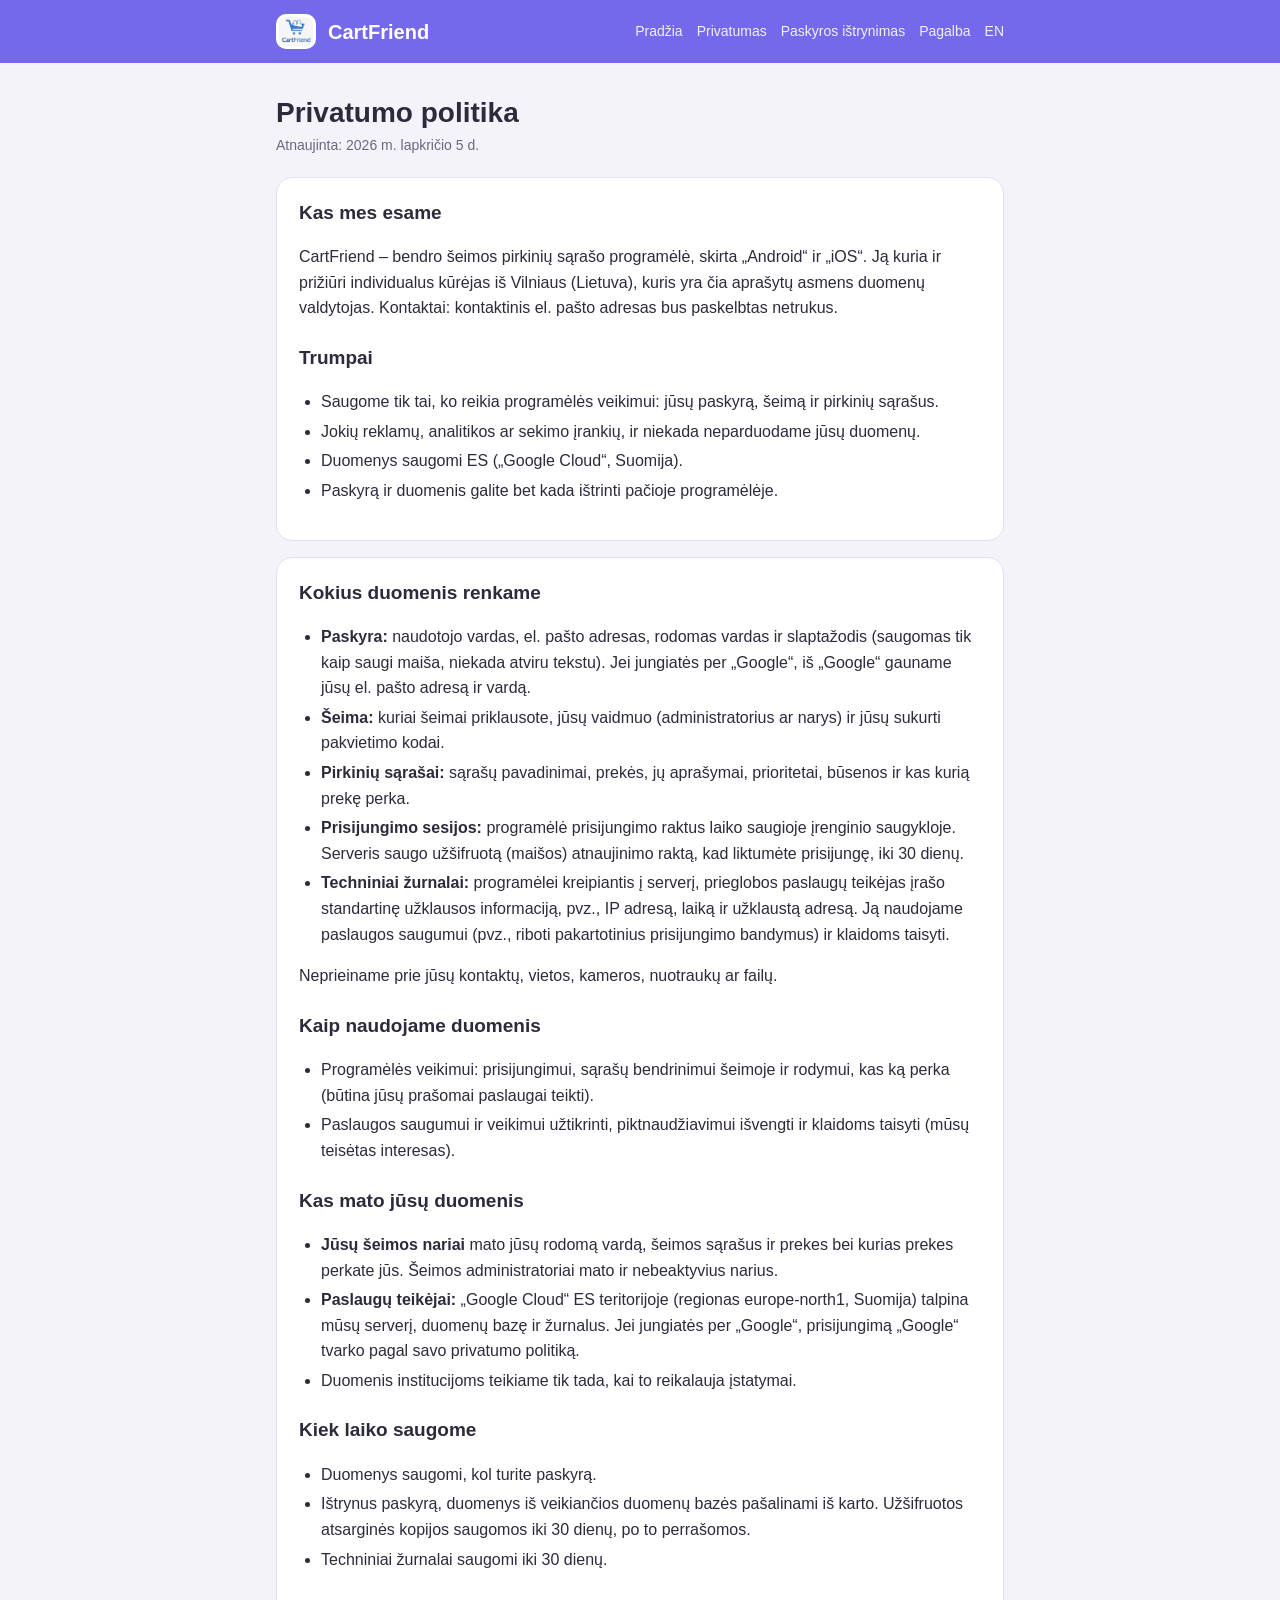
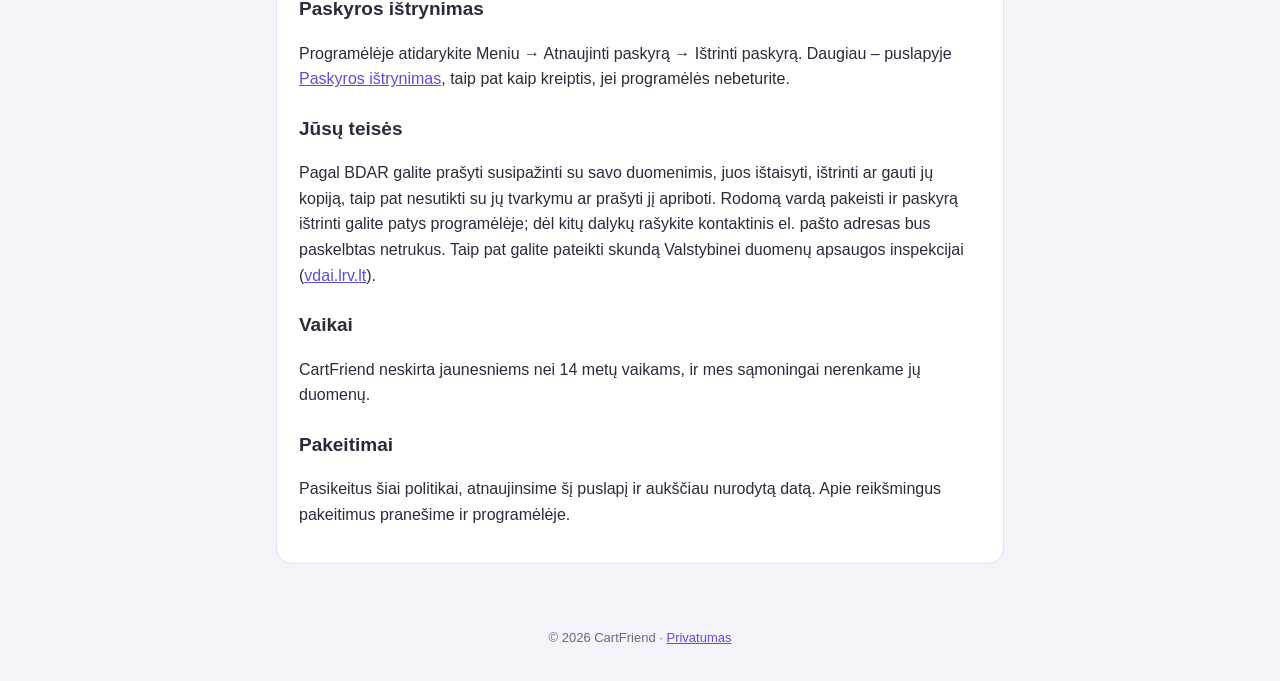
==== lt/privacy.html @ 45f95de1 "Privacy policy, account deletion and support pages (EN + LT) Co-Authored-By: Claude Opus 5.5 <norepl" ====
<!doctype html>
<html lang="lt">
<head>
<meta charset="utf-8">
<meta name="viewport" content="width=device-width, initial-scale=1">
<title>Privatumo politika · CartFriend</title>
<link rel="stylesheet" href="../assets/style.css">
</head>
<body>
<header><div class="wrap"><img data-logo alt=""><a class="name" href="index.html">CartFriend</a><nav><a href="index.html">Pradžia</a><a href="privacy.html">Privatumas</a><a href="delete-account.html">Paskyros ištrynimas</a><a href="support.html">Pagalba</a><a href="../privacy.html" hreflang="en" lang="en">EN</a></nav></div></header>
<main><div class="wrap">
<h1>Privatumo politika</h1>
<p class="updated">Atnaujinta: 2026 m. lapkričio 5 d.</p>
<div class="card">
<h2>Kas mes esame</h2>
<p>CartFriend – bendro šeimos pirkinių sąrašo programėlė, skirta „Android“ ir „iOS“. Ją kuria ir prižiūri <span data-owner></span> iš Vilniaus (Lietuva), kuris yra čia aprašytų asmens duomenų valdytojas. Kontaktai: <span data-email></span>.</p>
<h2>Trumpai</h2>
<ul>
<li>Saugome tik tai, ko reikia programėlės veikimui: jūsų paskyrą, šeimą ir pirkinių sąrašus.</li>
<li>Jokių reklamų, analitikos ar sekimo įrankių, ir niekada neparduodame jūsų duomenų.</li>
<li>Duomenys saugomi ES („Google Cloud“, Suomija).</li>
<li>Paskyrą ir duomenis galite bet kada ištrinti pačioje programėlėje.</li>
</ul>
</div>
<div class="card">
<h2>Kokius duomenis renkame</h2>
<ul>
<li><strong>Paskyra:</strong> naudotojo vardas, el. pašto adresas, rodomas vardas ir slaptažodis (saugomas tik kaip saugi maiša, niekada atviru tekstu). Jei jungiatės per „Google“, iš „Google“ gauname jūsų el. pašto adresą ir vardą.</li>
<li><strong>Šeima:</strong> kuriai šeimai priklausote, jūsų vaidmuo (administratorius ar narys) ir jūsų sukurti pakvietimo kodai.</li>
<li><strong>Pirkinių sąrašai:</strong> sąrašų pavadinimai, prekės, jų aprašymai, prioritetai, būsenos ir kas kurią prekę perka.</li>
<li><strong>Prisijungimo sesijos:</strong> programėlė prisijungimo raktus laiko saugioje įrenginio saugykloje. Serveris saugo užšifruotą (maišos) atnaujinimo raktą, kad liktumėte prisijungę, iki 30 dienų.</li>
<li><strong>Techniniai žurnalai:</strong> programėlei kreipiantis į serverį, prieglobos paslaugų teikėjas įrašo standartinę užklausos informaciją, pvz., IP adresą, laiką ir užklaustą adresą. Ją naudojame paslaugos saugumui (pvz., riboti pakartotinius prisijungimo bandymus) ir klaidoms taisyti.</li>
</ul>
<p>Neprieiname prie jūsų kontaktų, vietos, kameros, nuotraukų ar failų.</p>
<h2>Kaip naudojame duomenis</h2>
<ul>
<li>Programėlės veikimui: prisijungimui, sąrašų bendrinimui šeimoje ir rodymui, kas ką perka (būtina jūsų prašomai paslaugai teikti).</li>
<li>Paslaugos saugumui ir veikimui užtikrinti, piktnaudžiavimui išvengti ir klaidoms taisyti (mūsų teisėtas interesas).</li>
</ul>
<h2>Kas mato jūsų duomenis</h2>
<ul>
<li><strong>Jūsų šeimos nariai</strong> mato jūsų rodomą vardą, šeimos sąrašus ir prekes bei kurias prekes perkate jūs. Šeimos administratoriai mato ir nebeaktyvius narius.</li>
<li><strong>Paslaugų teikėjai:</strong> „Google Cloud“ ES teritorijoje (regionas europe-north1, Suomija) talpina mūsų serverį, duomenų bazę ir žurnalus. Jei jungiatės per „Google“, prisijungimą „Google“ tvarko pagal savo privatumo politiką.</li>
<li>Duomenis institucijoms teikiame tik tada, kai to reikalauja įstatymai.</li>
</ul>
<h2>Kiek laiko saugome</h2>
<ul>
<li>Duomenys saugomi, kol turite paskyrą.</li>
<li>Ištrynus paskyrą, duomenys iš veikiančios duomenų bazės pašalinami iš karto. Užšifruotos atsarginės kopijos saugomos iki 30 dienų, po to perrašomos.</li>
<li>Techniniai žurnalai saugomi iki 30 dienų.</li>
</ul>
<h2>Paskyros ištrynimas</h2>
<p>Programėlėje atidarykite Meniu → Atnaujinti paskyrą → Ištrinti paskyrą. Daugiau – puslapyje <a href="delete-account.html">Paskyros ištrynimas</a>, taip pat kaip kreiptis, jei programėlės nebeturite.</p>
<h2>Jūsų teisės</h2>
<p>Pagal BDAR galite prašyti susipažinti su savo duomenimis, juos ištaisyti, ištrinti ar gauti jų kopiją, taip pat nesutikti su jų tvarkymu ar prašyti jį apriboti. Rodomą vardą pakeisti ir paskyrą ištrinti galite patys programėlėje; dėl kitų dalykų rašykite <span data-email></span>. Taip pat galite pateikti skundą Valstybinei duomenų apsaugos inspekcijai (<a href="https://vdai.lrv.lt/">vdai.lrv.lt</a>).</p>
<h2>Vaikai</h2>
<p>CartFriend neskirta jaunesniems nei 14 metų vaikams, ir mes sąmoningai nerenkame jų duomenų.</p>
<h2>Pakeitimai</h2>
<p>Pasikeitus šiai politikai, atnaujinsime šį puslapį ir aukščiau nurodytą datą. Apie reikšmingus pakeitimus pranešime ir programėlėje.</p>
</div>
</div></main>
<footer>© 2026 CartFriend · <a href="privacy.html">Privatumas</a></footer>
<script src="../assets/site.js"></script>
</body>
</html>
---- assets/style.css ----
:root{--brand:#7469EA;--brand-dark:#5a4fd6;--bg:#F4F3FA;--card:#ffffff;--text:#2D2A3B;--muted:#6b6880;--line:#e3e0f0}
@media (prefers-color-scheme:dark){:root{--bg:#16151d;--card:#211f2b;--text:#ecebf3;--muted:#a7a4b8;--line:#33303f;--brand:#9a92f2;--brand-dark:#b3adf6}}
*{box-sizing:border-box}
body{margin:0;background:var(--bg);color:var(--text);font:16px/1.6 -apple-system,BlinkMacSystemFont,"Segoe UI",Roboto,Helvetica,Arial,sans-serif}
a{color:var(--brand-dark)}
header{background:var(--brand);color:#fff}
header .wrap{display:flex;align-items:center;gap:12px;padding:14px 16px}
header img{width:40px;height:auto;background:#fff;border-radius:10px;padding:3px}
header .name{font-weight:700;font-size:20px;color:#fff;text-decoration:none}
header nav{margin-left:auto;display:flex;gap:14px;flex-wrap:wrap;font-size:14px}
header nav a{color:#fff;text-decoration:none;opacity:.9}
header nav a:hover{opacity:1;text-decoration:underline}
.wrap{max-width:760px;margin:0 auto}
main .wrap{padding:24px 16px 48px}
.card{background:var(--card);border:1px solid var(--line);border-radius:16px;padding:20px 22px;margin:0 0 16px}
h1{font-size:28px;line-height:1.25;margin:8px 0 4px}
h2{font-size:19px;margin:22px 0 6px}
.card h2:first-child{margin-top:0}
.updated{color:var(--muted);font-size:14px;margin:0 0 20px}
ul{padding-left:22px}
li{margin:4px 0}
.hero{text-align:center;padding:24px 0 8px}
.hero img{width:120px;height:auto}
.links{display:grid;grid-template-columns:repeat(auto-fit,minmax(200px,1fr));gap:12px}
.links a{display:block;background:var(--card);border:1px solid var(--line);border-radius:14px;padding:16px;text-decoration:none;color:var(--text)}
.links a strong{display:block;color:var(--brand-dark)}
.links a span{color:var(--muted);font-size:14px}
footer{color:var(--muted);font-size:13px;text-align:center;padding:0 16px 32px}
.steps li{margin:8px 0}
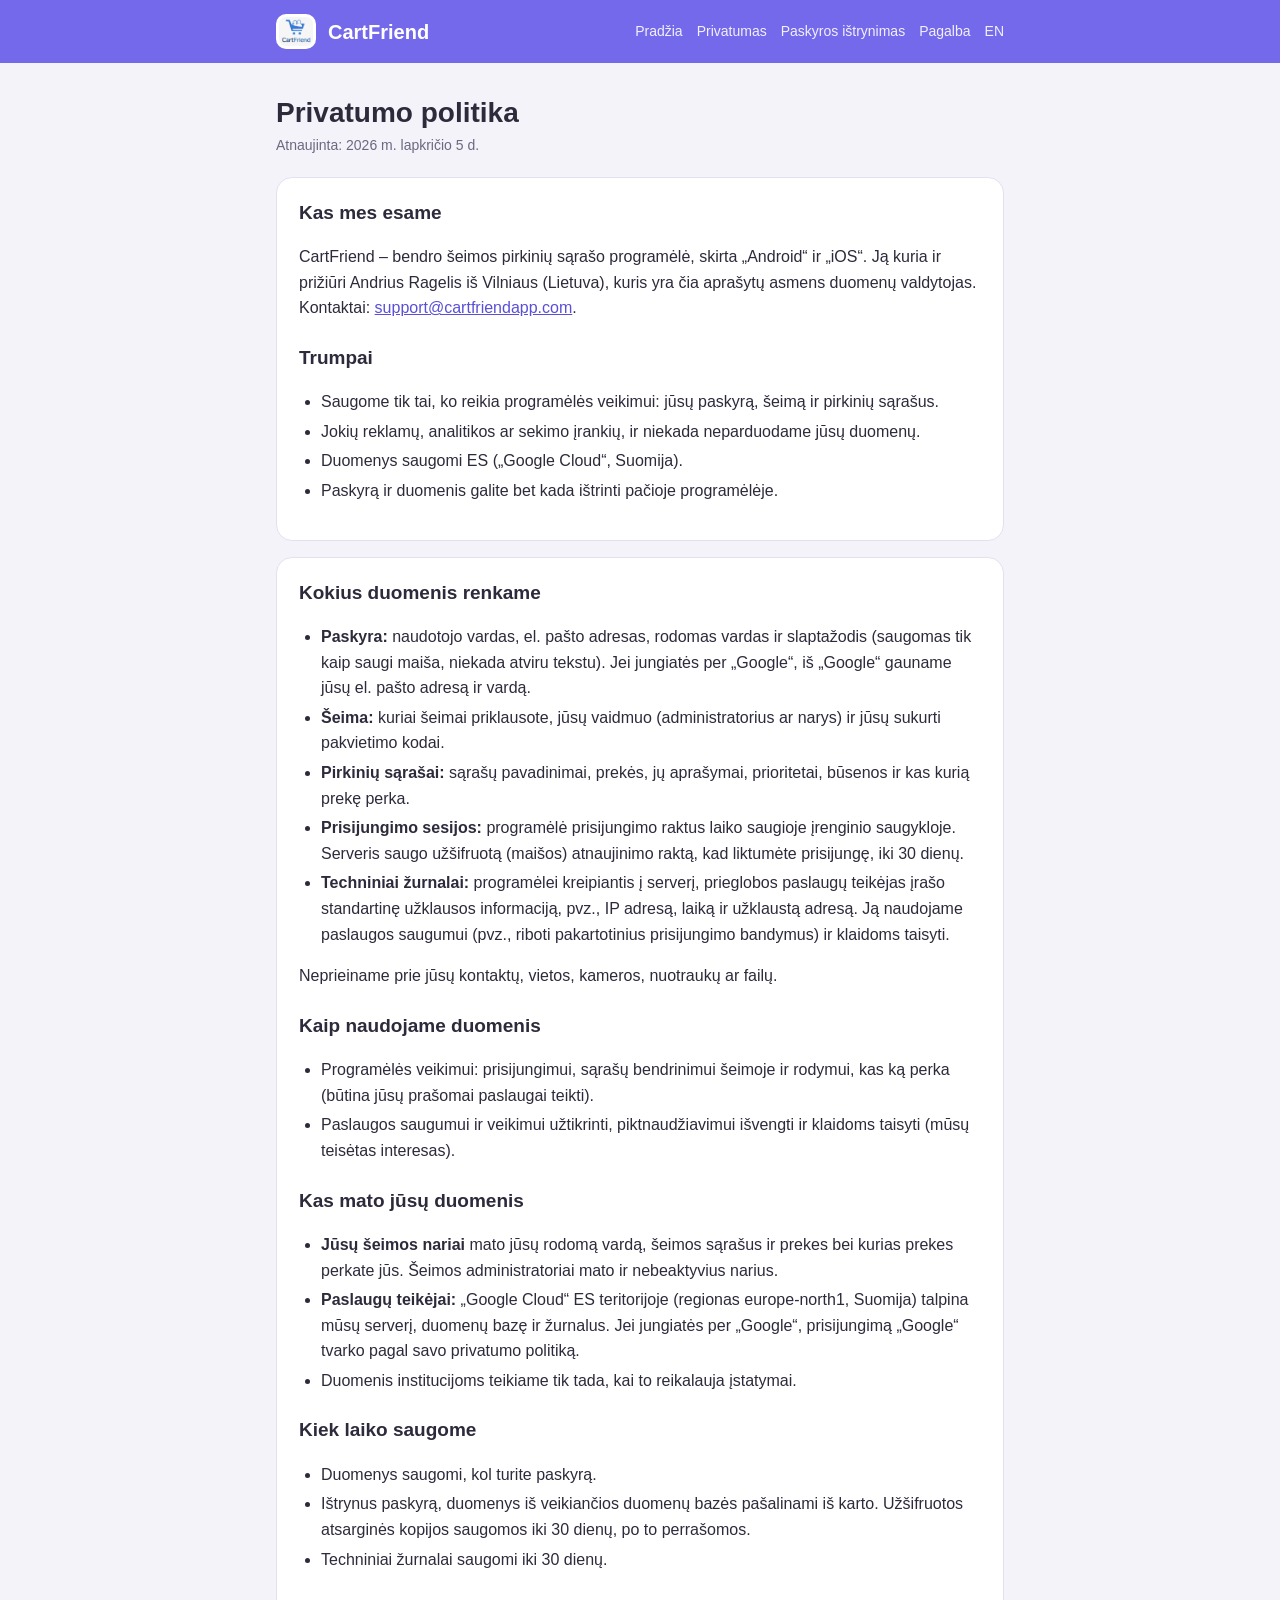
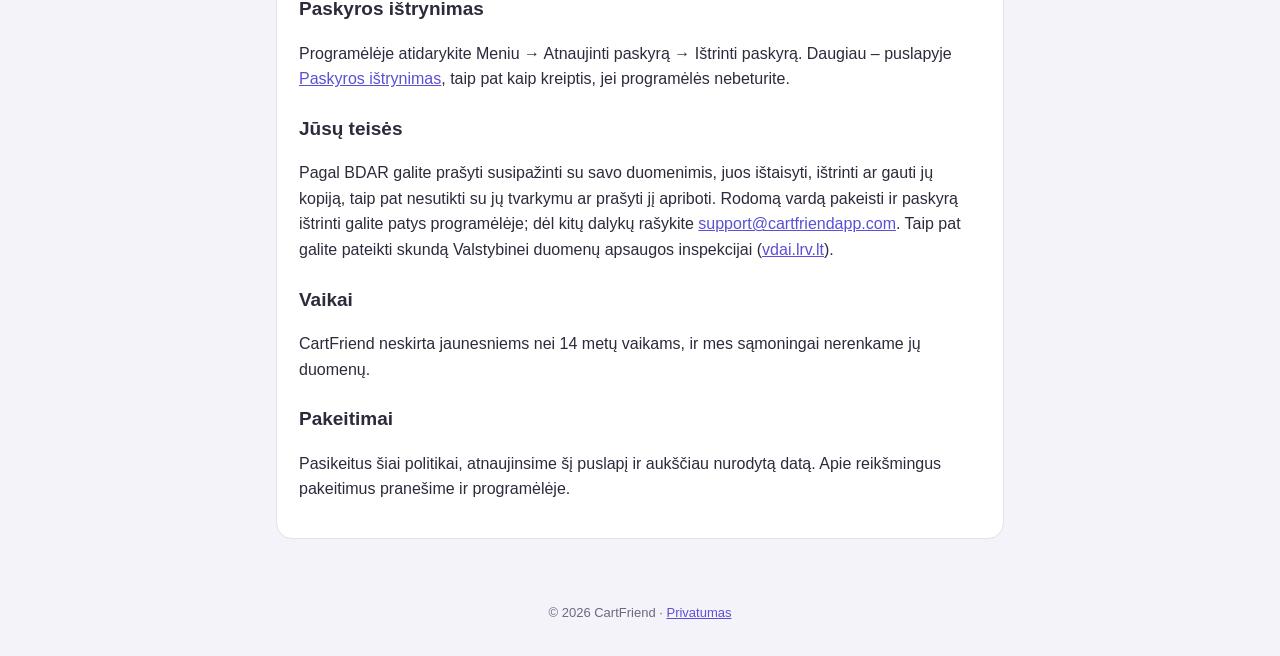
==== commit 8b9b1a34: "Name the data controller (Andrius Ragelis) in the privacy policy Also in the HTML itself, so it show" ====
--- a/lt/privacy.html
+++ b/lt/privacy.html
@@ -13,7 +13,7 @@
 <p class="updated">Atnaujinta: 2026 m. lapkričio 5 d.</p>
 <div class="card">
 <h2>Kas mes esame</h2>
-<p>CartFriend – bendro šeimos pirkinių sąrašo programėlė, skirta „Android“ ir „iOS“. Ją kuria ir prižiūri <span data-owner></span> iš Vilniaus (Lietuva), kuris yra čia aprašytų asmens duomenų valdytojas. Kontaktai: <span data-email></span>.</p>
+<p>CartFriend – bendro šeimos pirkinių sąrašo programėlė, skirta „Android“ ir „iOS“. Ją kuria ir prižiūri <span data-owner>Andrius Ragelis</span> iš Vilniaus (Lietuva), kuris yra čia aprašytų asmens duomenų valdytojas. Kontaktai: <span data-email></span>.</p>
 <h2>Trumpai</h2>
 <ul>
 <li>Saugome tik tai, ko reikia programėlės veikimui: jūsų paskyrą, šeimą ir pirkinių sąrašus.</li>
